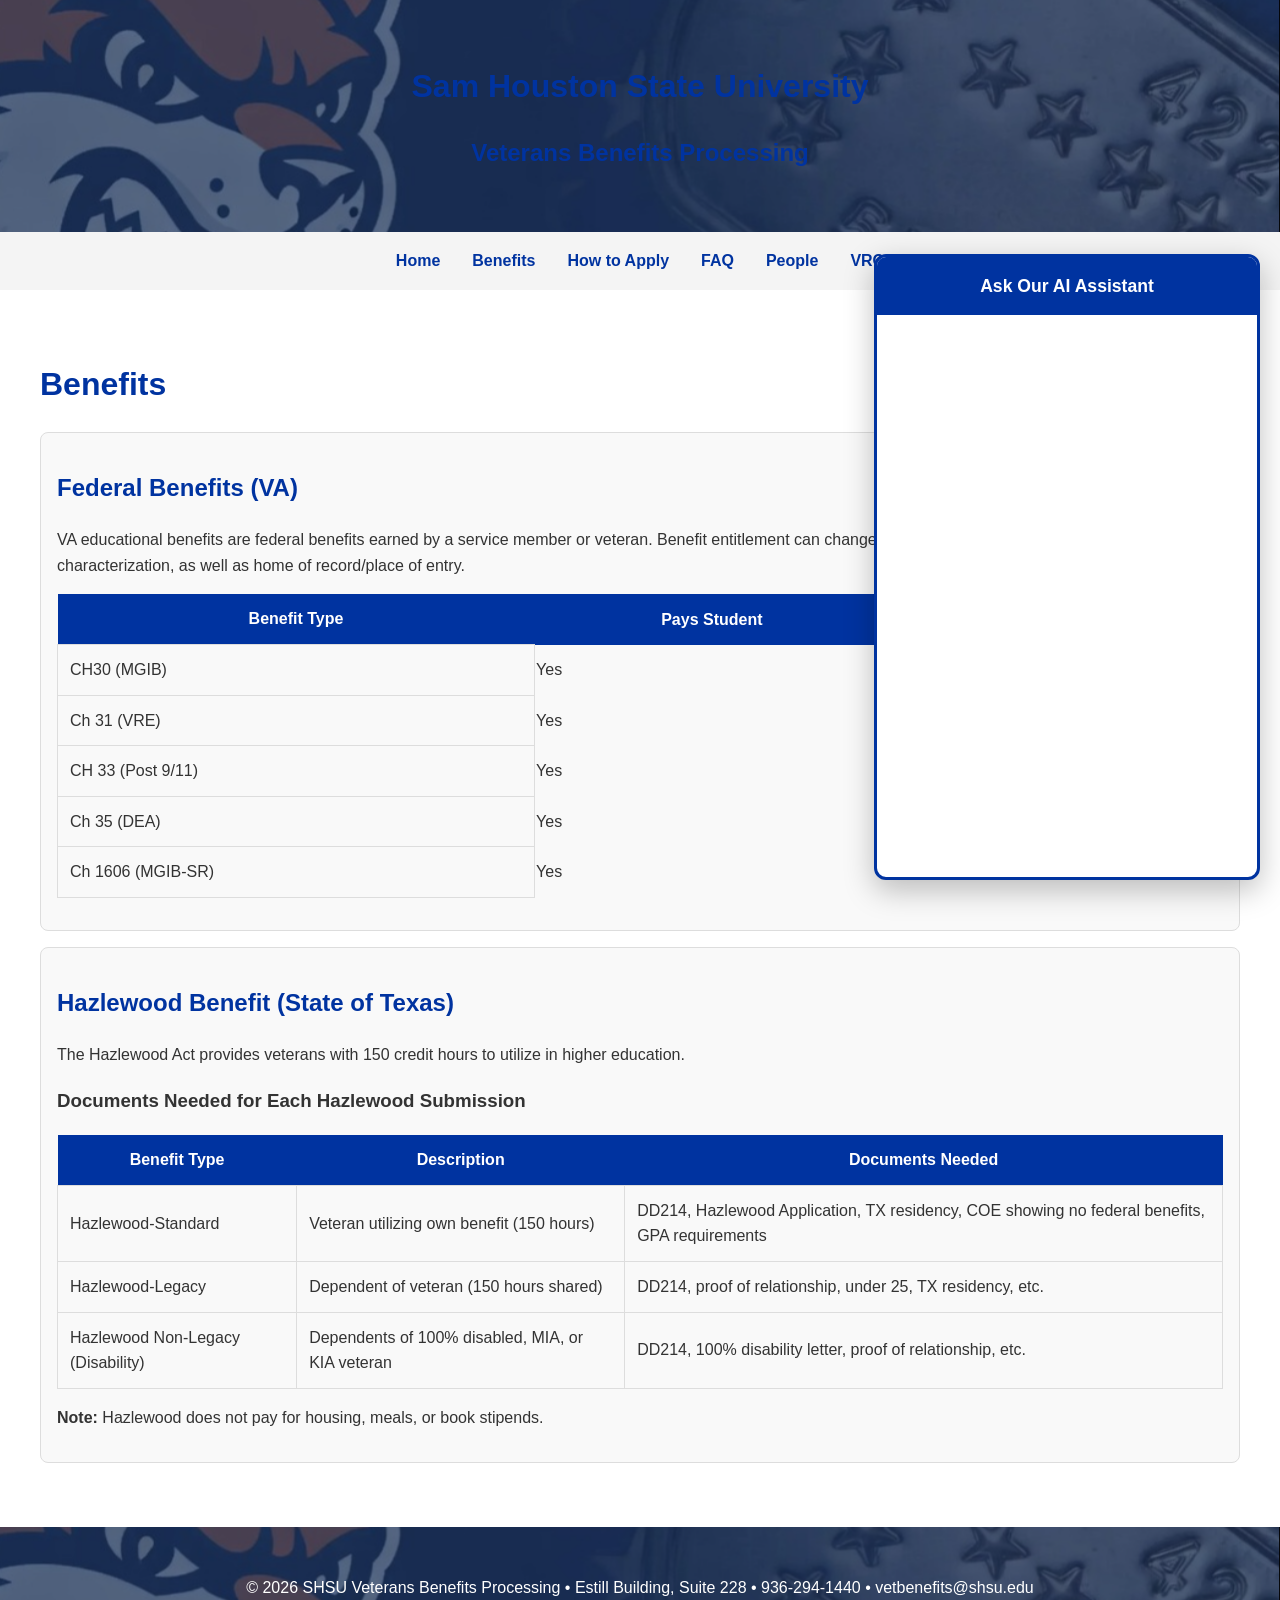
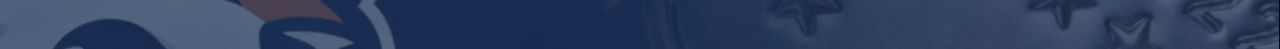
==== benefits.html @ 44441646 "a" ====
<!DOCTYPE html>
<html lang="en">
<head>
    <meta charset="UTF-8">
    <meta name="viewport" content="width=device-width, initial-scale=1.0">
    <title>Benefits - SHSU Veterans</title>
    <link rel="stylesheet" href="css/styles.css">
</head>
<body>
    <header>
        <h1>Sam Houston State University</h1>
        <h2>Veterans Benefits Processing</h2>
    </header>

    <nav>
        <ul>
            <li><a href="index.html">Home</a></li>
            <li><a href="benefits.html">Benefits</a></li>
            <li><a href="how-to-apply.html">How to Apply</a></li>
            <li><a href="faq.html">FAQ</a></li>
            <li><a href="people.html">People</a></li>
            <li><a href="vrc.html">VRC</a></li>
        </ul>
    </nav>

    <main>
        <h1>Benefits</h1>

        <div class="card">
            <h2>Federal Benefits (VA)</h2>
            <p>VA educational benefits are federal benefits earned by a service member or veteran. Benefit entitlement can change due to length of service, discharge characterization, as well as home of record/place of entry.</p>
            <table style="width:100%; border-collapse:collapse; margin:1rem 0;">
                <tr style="background:#0033A0; color:white;">
                    <th style="padding:12px;">Benefit Type</th>
                    <th style="padding:12px;">Pays Student</th>
                    <th style="padding:12px;">Pays Tuition</th>
                </tr>
                <tr><td style="padding:12px;border:1px solid #ddd;">CH30 (MGIB)</td><td>Yes</td><td>No</td></tr>
                <tr><td style="padding:12px;border:1px solid #ddd;">Ch 31 (VRE)</td><td>Yes</td><td>Yes</td></tr>
                <tr><td style="padding:12px;border:1px solid #ddd;">CH 33 (Post 9/11)</td><td>Yes</td><td>Yes</td></tr>
                <tr><td style="padding:12px;border:1px solid #ddd;">Ch 35 (DEA)</td><td>Yes</td><td>No</td></tr>
                <tr><td style="padding:12px;border:1px solid #ddd;">Ch 1606 (MGIB-SR)</td><td>Yes</td><td>No</td></tr>
            </table>
        </div>

        <div class="card">
            <h2>Hazlewood Benefit (State of Texas)</h2>
            <p>The Hazlewood Act provides veterans with 150 credit hours to utilize in higher education.</p>
            <h3>Documents Needed for Each Hazlewood Submission</h3>
            <table style="width:100%; border-collapse:collapse; margin:1rem 0;">
                <tr style="background:#0033A0; color:white;">
                    <th style="padding:12px;">Benefit Type</th>
                    <th style="padding:12px;">Description</th>
                    <th style="padding:12px;">Documents Needed</th>
                </tr>
                <tr>
                    <td style="padding:12px;border:1px solid #ddd;">Hazlewood-Standard</td>
                    <td style="padding:12px;border:1px solid #ddd;">Veteran utilizing own benefit (150 hours)</td>
                    <td style="padding:12px;border:1px solid #ddd;">DD214, Hazlewood Application, TX residency, COE showing no federal benefits, GPA requirements</td>
                </tr>
                <tr>
                    <td style="padding:12px;border:1px solid #ddd;">Hazlewood-Legacy</td>
                    <td style="padding:12px;border:1px solid #ddd;">Dependent of veteran (150 hours shared)</td>
                    <td style="padding:12px;border:1px solid #ddd;">DD214, proof of relationship, under 25, TX residency, etc.</td>
                </tr>
                <tr>
                    <td style="padding:12px;border:1px solid #ddd;">Hazlewood Non-Legacy (Disability)</td>
                    <td style="padding:12px;border:1px solid #ddd;">Dependents of 100% disabled, MIA, or KIA veteran</td>
                    <td style="padding:12px;border:1px solid #ddd;">DD214, 100% disability letter, proof of relationship, etc.</td>
                </tr>
            </table>
            <p><strong>Note:</strong> Hazlewood does not pay for housing, meals, or book stipends.</p>
        </div>

        <div class="chatbot-container">
            <h3>Ask Our AI Assistant</h3>
            <iframe 
                src="https://udify.app/chatbot/L1NCVn7dxlqOYDa3"
                allow="microphone">
            </iframe>
        </div>
    </main>

    <footer>
        <p>&copy; 2026 SHSU Veterans Benefits Processing • Estill Building, Suite 228 • 936-294-1440 • vetbenefits@shsu.edu</p>
    </footer>
</body>
</html>
---- css/styles.css ----
body {
    font-family: Arial, sans-serif;
    margin: 0;
    padding: 0;
    line-height: 1.6;
    color: #333;
}

header {
    background: url('../images/shsu.png');
    background-size: cover;
    background-position: center;
    color: white;
    padding: 2.5rem 1rem;
    text-align: center;
}
nav {
    background-color: #f4f4f4;
    padding: 1rem;
}

nav ul {
    list-style: none;
    display: flex;
    justify-content: center;
    gap: 2rem;
    margin: 0;
    padding: 0;
}

nav a {
    text-decoration: none;
    color: #0033A0;
    font-weight: bold;
}

main {
    max-width: 1200px;
    margin: 2rem auto;
    padding: 1rem;
}

h1, h2 {
    color: #0033A0;
}

.card {
    background-color: #f9f9f9;
    border: 1px solid #ddd;
    padding: 1rem;
    margin-bottom: 1rem;
    border-radius: 8px;
}

footer {
    background: url('../images/shsu.png');
    background-size: cover;
    background-position: center;
    color: white;
    text-align: center;
    padding: 2rem 1rem;
    margin-top: 2rem;
}

@media (max-width: 768px) {
    nav ul {
        flex-direction: column;
        gap: 1rem;
    }
}
/* Floating AI Chatbot - Right Side */
.chatbot-container {
    position: fixed;
    right: 20px;
    bottom: 20px;
    width: 380px;
    height: 620px;
    background: white;
    border-radius: 12px;
    box-shadow: 0 10px 30px rgba(0, 0, 0, 0.25);
    border: 3px solid #0033A0;
    overflow: hidden;
    z-index: 1000;
}

.chatbot-container h3 {
    background: #0033A0;
    color: white;
    margin: 0;
    padding: 15px;
    text-align: center;
    font-size: 1.1rem;
}

.chatbot-container iframe {
    width: 100%;
    height: calc(100% - 52px);
    border: none;
}
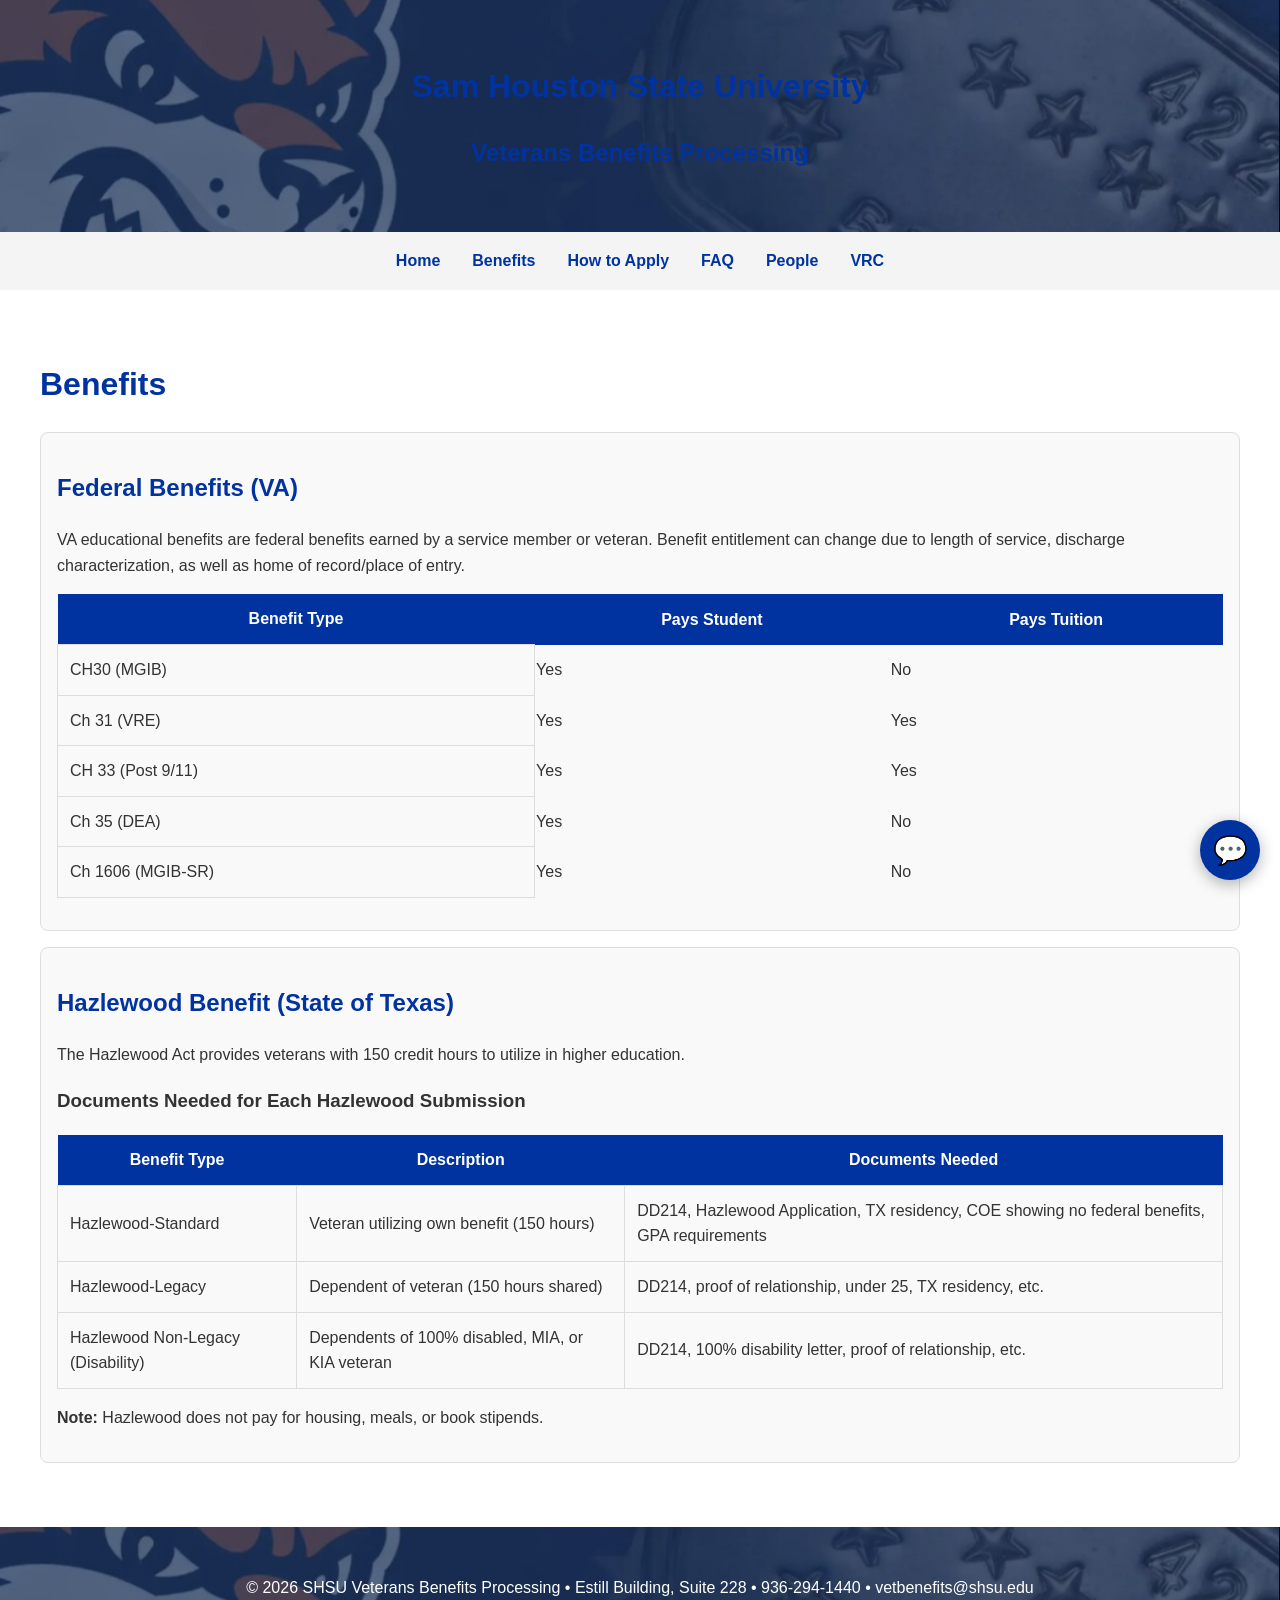
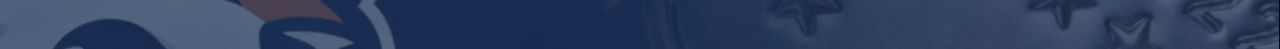
==== commit 66aa65d9: "a" ====
--- a/benefits.html
+++ b/benefits.html
@@ -72,13 +72,28 @@
             <p><strong>Note:</strong> Hazlewood does not pay for housing, meals, or book stipends.</p>
         </div>
 
-        <div class="chatbot-container">
-            <h3>Ask Our AI Assistant</h3>
+            <!-- Collapsible Floating AI Chatbot -->
+    <div class="chatbot-widget">
+        <button class="chatbot-button" onclick="toggleChat()">💬</button>
+        
+        <div class="chatbot-window" id="chatWindow">
+            <div class="chatbot-header">
+                <h3>Ask Our AI Assistant</h3>
+                <button class="close-btn" onclick="toggleChat()">×</button>
+            </div>
             <iframe 
                 src="https://udify.app/chatbot/L1NCVn7dxlqOYDa3"
                 allow="microphone">
             </iframe>
         </div>
+    </div>
+
+    <script>
+        function toggleChat() {
+            const chatWindow = document.getElementById('chatWindow');
+            chatWindow.style.display = (chatWindow.style.display === 'block') ? 'none' : 'block';
+        }
+    </script>
     </main>
 
     <footer>
--- a/css/styles.css
+++ b/css/styles.css
@@ -96,4 +96,76 @@
     width: 100%;
     height: calc(100% - 52px);
     border: none;
+}
+/* Collapsible Floating Chatbot */
+.chatbot-widget {
+    position: fixed;
+    right: 20px;
+    bottom: 20px;
+    z-index: 1000;
+    font-family: Arial, sans-serif;
+}
+
+.chatbot-button {
+    width: 60px;
+    height: 60px;
+    background: #0033A0;
+    color: white;
+    border: none;
+    border-radius: 50%;
+    font-size: 28px;
+    cursor: pointer;
+    box-shadow: 0 4px 15px rgba(0, 0, 0, 0.3);
+    display: flex;
+    align-items: center;
+    justify-content: center;
+    transition: all 0.3s;
+}
+
+.chatbot-button:hover {
+    background: #FE5100;
+    transform: scale(1.1);
+}
+
+.chatbot-window {
+    display: none;
+    position: fixed;
+    right: 20px;
+    bottom: 90px;
+    width: 380px;
+    height: 620px;
+    background: white;
+    border-radius: 12px;
+    box-shadow: 0 10px 30px rgba(0, 0, 0, 0.25);
+    border: 3px solid #0033A0;
+    overflow: hidden;
+    z-index: 1001;
+}
+
+.chatbot-header {
+    background: #0033A0;
+    color: white;
+    padding: 15px;
+    display: flex;
+    justify-content: space-between;
+    align-items: center;
+}
+
+.chatbot-header h3 {
+    margin: 0;
+    font-size: 1.1rem;
+}
+
+.close-btn {
+    background: none;
+    border: none;
+    color: white;
+    font-size: 24px;
+    cursor: pointer;
+}
+
+.chatbot-window iframe {
+    width: 100%;
+    height: calc(100% - 52px);
+    border: none;
 }
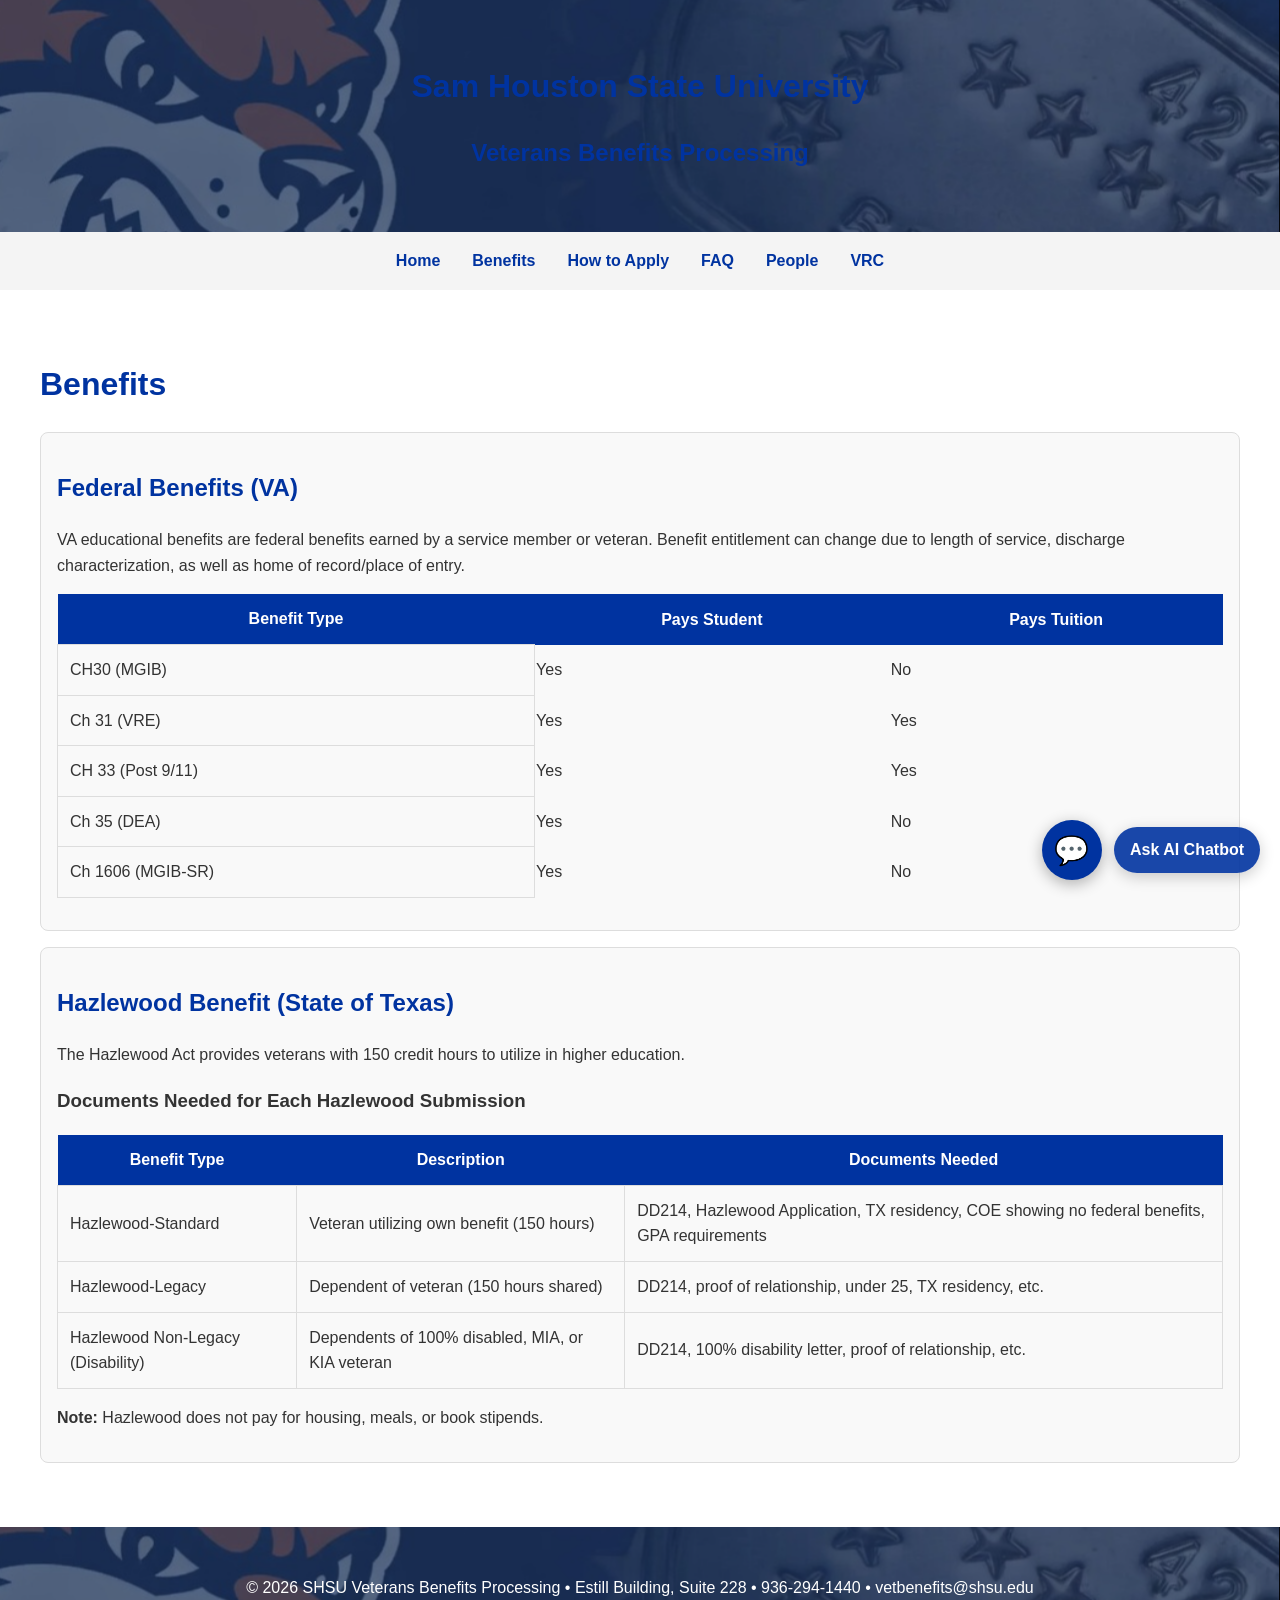
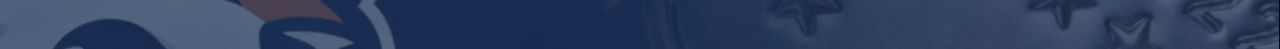
==== commit 0821a065: "s" ====
--- a/benefits.html
+++ b/benefits.html
@@ -72,9 +72,12 @@
             <p><strong>Note:</strong> Hazlewood does not pay for housing, meals, or book stipends.</p>
         </div>
 
-            <!-- Collapsible Floating AI Chatbot -->
+       <!-- Collapsible Floating AI Chatbot -->
     <div class="chatbot-widget">
-        <button class="chatbot-button" onclick="toggleChat()">💬</button>
+        <div class="chatbot-button-container">
+            <button class="chatbot-button" onclick="toggleChat()">💬</button>
+            <div class="chatbot-label">Ask AI Chatbot</div>
+        </div>
         
         <div class="chatbot-window" id="chatWindow">
             <div class="chatbot-header">
@@ -94,6 +97,7 @@
             chatWindow.style.display = (chatWindow.style.display === 'block') ? 'none' : 'block';
         }
     </script>
+
     </main>
 
     <footer>
--- a/css/styles.css
+++ b/css/styles.css
@@ -97,13 +97,19 @@
     height: calc(100% - 52px);
     border: none;
 }
-/* Collapsible Floating Chatbot */
+/* Collapsible Floating AI Chatbot */
 .chatbot-widget {
     position: fixed;
     right: 20px;
     bottom: 20px;
     z-index: 1000;
     font-family: Arial, sans-serif;
+}
+
+.chatbot-button-container {
+    display: flex;
+    align-items: center;
+    gap: 12px;
 }
 
 .chatbot-button {
@@ -125,6 +131,16 @@
 .chatbot-button:hover {
     background: #FE5100;
     transform: scale(1.1);
+}
+
+.chatbot-label {
+    background: rgba(0, 51, 160, 0.9);
+    color: white;
+    padding: 10px 16px;
+    border-radius: 25px;
+    font-weight: bold;
+    white-space: nowrap;
+    box-shadow: 0 4px 15px rgba(0, 0, 0, 0.2);
 }
 
 .chatbot-window {
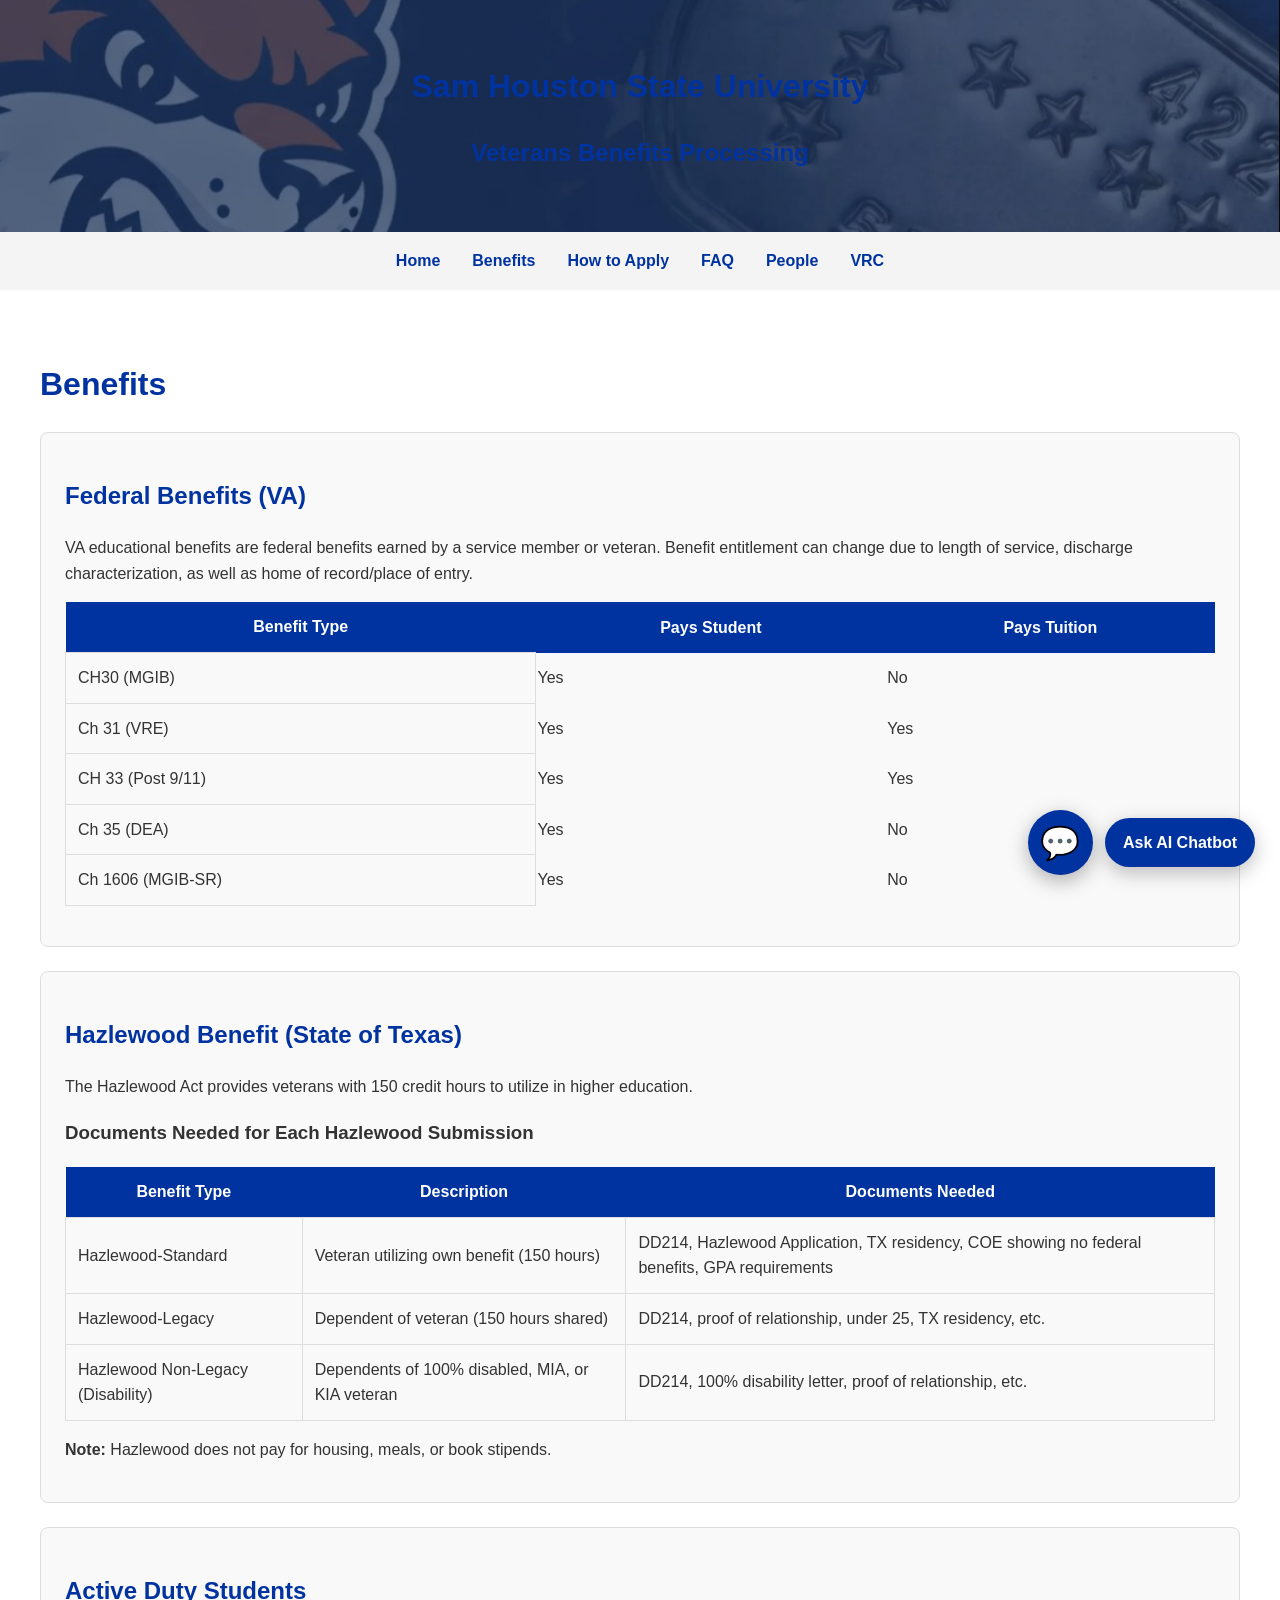
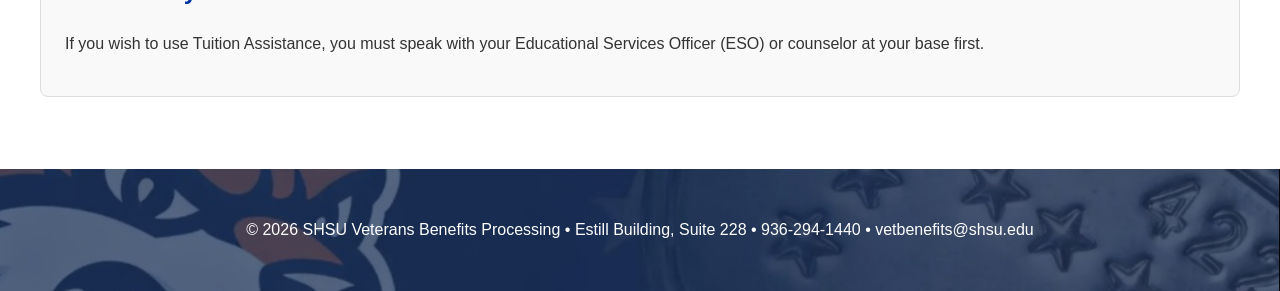
==== commit 9f9eeae5: "a" ====
--- a/benefits.html
+++ b/benefits.html
@@ -72,7 +72,17 @@
             <p><strong>Note:</strong> Hazlewood does not pay for housing, meals, or book stipends.</p>
         </div>
 
-       <!-- Collapsible Floating AI Chatbot -->
+        <div class="card">
+            <h2>Active Duty Students</h2>
+            <p>If you wish to use Tuition Assistance, you must speak with your Educational Services Officer (ESO) or counselor at your base first.</p>
+        </div>
+    </main>
+
+    <footer>
+        <p>&copy; 2026 SHSU Veterans Benefits Processing • Estill Building, Suite 228 • 936-294-1440 • vetbenefits@shsu.edu</p>
+    </footer>
+
+    <!-- Floating Collapsible AI Chatbot -->
     <div class="chatbot-widget">
         <div class="chatbot-button-container">
             <button class="chatbot-button" onclick="toggleChat()">💬</button>
@@ -97,11 +107,5 @@
             chatWindow.style.display = (chatWindow.style.display === 'block') ? 'none' : 'block';
         }
     </script>
-
-    </main>
-
-    <footer>
-        <p>&copy; 2026 SHSU Veterans Benefits Processing • Estill Building, Suite 228 • 936-294-1440 • vetbenefits@shsu.edu</p>
-    </footer>
 </body>
 </html>
--- a/css/styles.css
+++ b/css/styles.css
@@ -1,3 +1,4 @@
+/* Main Styles */
 body {
     font-family: Arial, sans-serif;
     margin: 0;
@@ -14,6 +15,7 @@
     padding: 2.5rem 1rem;
     text-align: center;
 }
+
 nav {
     background-color: #f4f4f4;
     padding: 1rem;
@@ -26,6 +28,7 @@
     gap: 2rem;
     margin: 0;
     padding: 0;
+    flex-wrap: wrap;
 }
 
 nav a {
@@ -47,8 +50,8 @@
 .card {
     background-color: #f9f9f9;
     border: 1px solid #ddd;
-    padding: 1rem;
-    margin-bottom: 1rem;
+    padding: 1.5rem;
+    margin-bottom: 1.5rem;
     border-radius: 8px;
 }
 
@@ -62,47 +65,22 @@
     margin-top: 2rem;
 }
 
+/* Responsive Design */
 @media (max-width: 768px) {
     nav ul {
         flex-direction: column;
         gap: 1rem;
     }
 }
-/* Floating AI Chatbot - Right Side */
-.chatbot-container {
-    position: fixed;
-    right: 20px;
-    bottom: 20px;
-    width: 380px;
-    height: 620px;
-    background: white;
-    border-radius: 12px;
-    box-shadow: 0 10px 30px rgba(0, 0, 0, 0.25);
-    border: 3px solid #0033A0;
-    overflow: hidden;
-    z-index: 1000;
-}
 
-.chatbot-container h3 {
-    background: #0033A0;
-    color: white;
-    margin: 0;
-    padding: 15px;
-    text-align: center;
-    font-size: 1.1rem;
-}
-
-.chatbot-container iframe {
-    width: 100%;
-    height: calc(100% - 52px);
-    border: none;
-}
+/* ====================== */
 /* Collapsible Floating AI Chatbot */
+/* ====================== */
 .chatbot-widget {
     position: fixed;
-    right: 20px;
-    bottom: 20px;
-    z-index: 1000;
+    right: 25px;
+    bottom: 25px;
+    z-index: 9999;
     font-family: Arial, sans-serif;
 }
 
@@ -113,49 +91,50 @@
 }
 
 .chatbot-button {
-    width: 60px;
-    height: 60px;
+    width: 65px;
+    height: 65px;
     background: #0033A0;
     color: white;
     border: none;
     border-radius: 50%;
-    font-size: 28px;
+    font-size: 32px;
     cursor: pointer;
-    box-shadow: 0 4px 15px rgba(0, 0, 0, 0.3);
+    box-shadow: 0 6px 20px rgba(0, 0, 0, 0.3);
     display: flex;
     align-items: center;
     justify-content: center;
-    transition: all 0.3s;
+    transition: all 0.3s ease;
 }
 
 .chatbot-button:hover {
     background: #FE5100;
-    transform: scale(1.1);
+    transform: scale(1.08);
 }
 
 .chatbot-label {
-    background: rgba(0, 51, 160, 0.9);
+    background: #0033A0;
     color: white;
-    padding: 10px 16px;
-    border-radius: 25px;
+    padding: 12px 18px;
+    border-radius: 30px;
     font-weight: bold;
     white-space: nowrap;
-    box-shadow: 0 4px 15px rgba(0, 0, 0, 0.2);
+    box-shadow: 0 6px 20px rgba(0, 0, 0, 0.25);
+    font-size: 1rem;
 }
 
 .chatbot-window {
     display: none;
     position: fixed;
-    right: 20px;
-    bottom: 90px;
+    right: 25px;
+    bottom: 110px;
     width: 380px;
     height: 620px;
     background: white;
     border-radius: 12px;
-    box-shadow: 0 10px 30px rgba(0, 0, 0, 0.25);
+    box-shadow: 0 15px 40px rgba(0, 0, 0, 0.3);
     border: 3px solid #0033A0;
     overflow: hidden;
-    z-index: 1001;
+    z-index: 10000;
 }
 
 .chatbot-header {
@@ -169,15 +148,16 @@
 
 .chatbot-header h3 {
     margin: 0;
-    font-size: 1.1rem;
+    font-size: 1.15rem;
 }
 
 .close-btn {
     background: none;
     border: none;
     color: white;
-    font-size: 24px;
+    font-size: 28px;
     cursor: pointer;
+    line-height: 1;
 }
 
 .chatbot-window iframe {
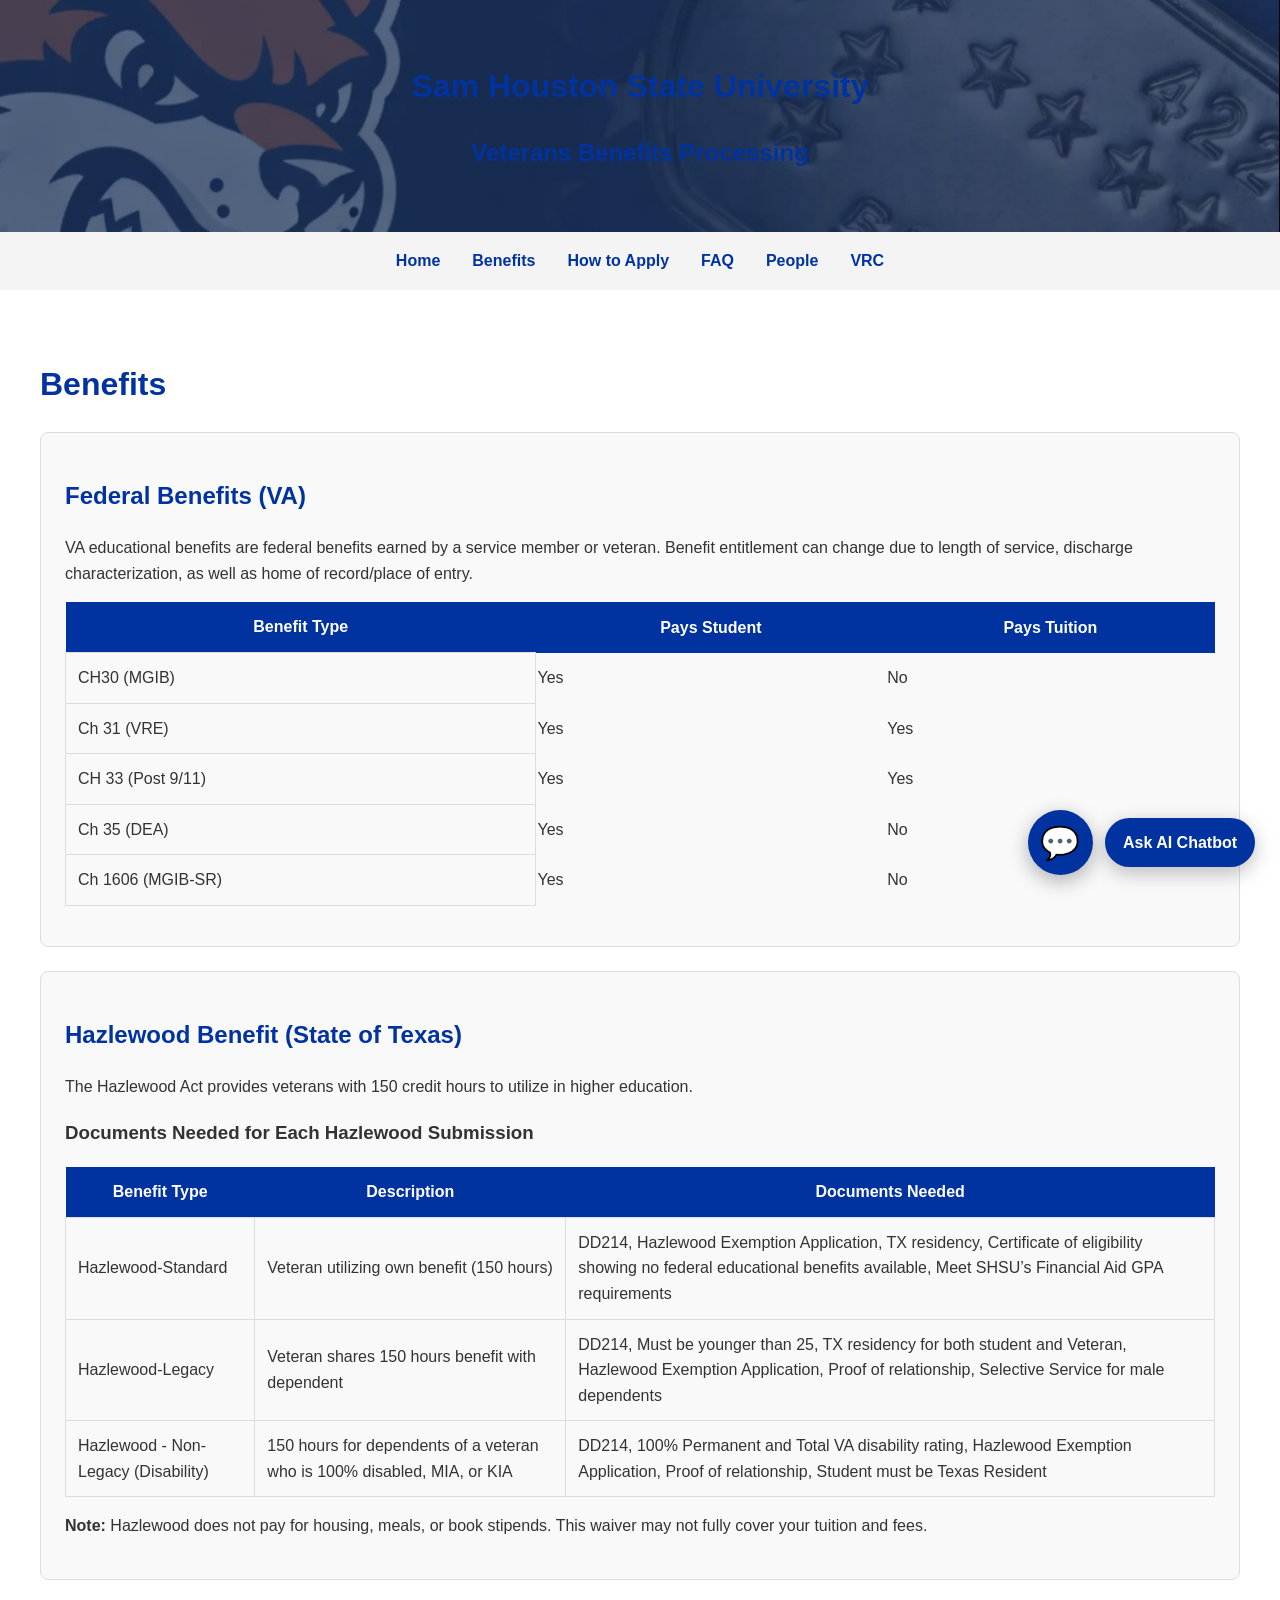
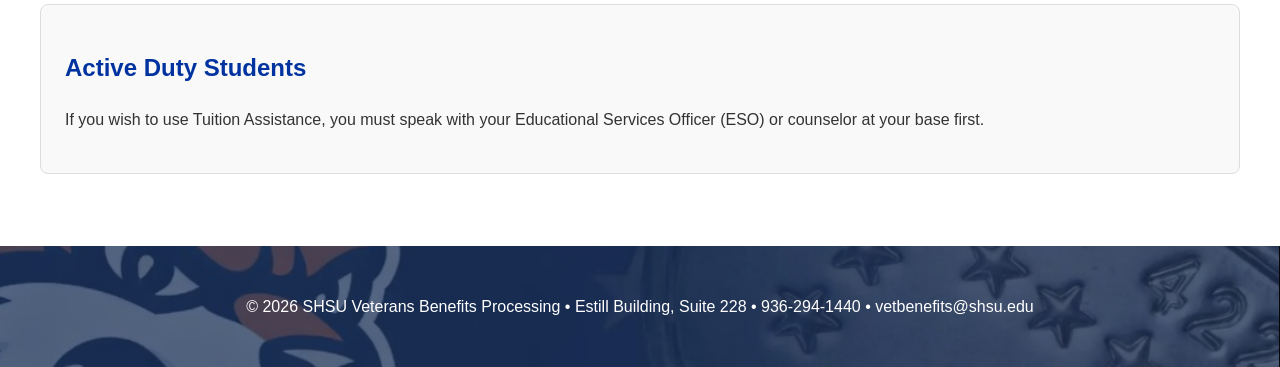
==== commit f5e1e23f: "a" ====
--- a/benefits.html
+++ b/benefits.html
@@ -56,20 +56,20 @@
                 <tr>
                     <td style="padding:12px;border:1px solid #ddd;">Hazlewood-Standard</td>
                     <td style="padding:12px;border:1px solid #ddd;">Veteran utilizing own benefit (150 hours)</td>
-                    <td style="padding:12px;border:1px solid #ddd;">DD214, Hazlewood Application, TX residency, COE showing no federal benefits, GPA requirements</td>
+                    <td style="padding:12px;border:1px solid #ddd;">DD214, Hazlewood Exemption Application, TX residency, Certificate of eligibility showing no federal educational benefits available, Meet SHSU’s Financial Aid GPA requirements</td>
                 </tr>
                 <tr>
                     <td style="padding:12px;border:1px solid #ddd;">Hazlewood-Legacy</td>
-                    <td style="padding:12px;border:1px solid #ddd;">Dependent of veteran (150 hours shared)</td>
-                    <td style="padding:12px;border:1px solid #ddd;">DD214, proof of relationship, under 25, TX residency, etc.</td>
+                    <td style="padding:12px;border:1px solid #ddd;">Veteran shares 150 hours benefit with dependent</td>
+                    <td style="padding:12px;border:1px solid #ddd;">DD214, Must be younger than 25, TX residency for both student and Veteran, Hazlewood Exemption Application, Proof of relationship, Selective Service for male dependents</td>
                 </tr>
                 <tr>
-                    <td style="padding:12px;border:1px solid #ddd;">Hazlewood Non-Legacy (Disability)</td>
-                    <td style="padding:12px;border:1px solid #ddd;">Dependents of 100% disabled, MIA, or KIA veteran</td>
-                    <td style="padding:12px;border:1px solid #ddd;">DD214, 100% disability letter, proof of relationship, etc.</td>
+                    <td style="padding:12px;border:1px solid #ddd;">Hazlewood - Non-Legacy (Disability)</td>
+                    <td style="padding:12px;border:1px solid #ddd;">150 hours for dependents of a veteran who is 100% disabled, MIA, or KIA</td>
+                    <td style="padding:12px;border:1px solid #ddd;">DD214, 100% Permanent and Total VA disability rating, Hazlewood Exemption Application, Proof of relationship, Student must be Texas Resident</td>
                 </tr>
             </table>
-            <p><strong>Note:</strong> Hazlewood does not pay for housing, meals, or book stipends.</p>
+            <p><strong>Note:</strong> Hazlewood does not pay for housing, meals, or book stipends. This waiver may not fully cover your tuition and fees.</p>
         </div>
 
         <div class="card">
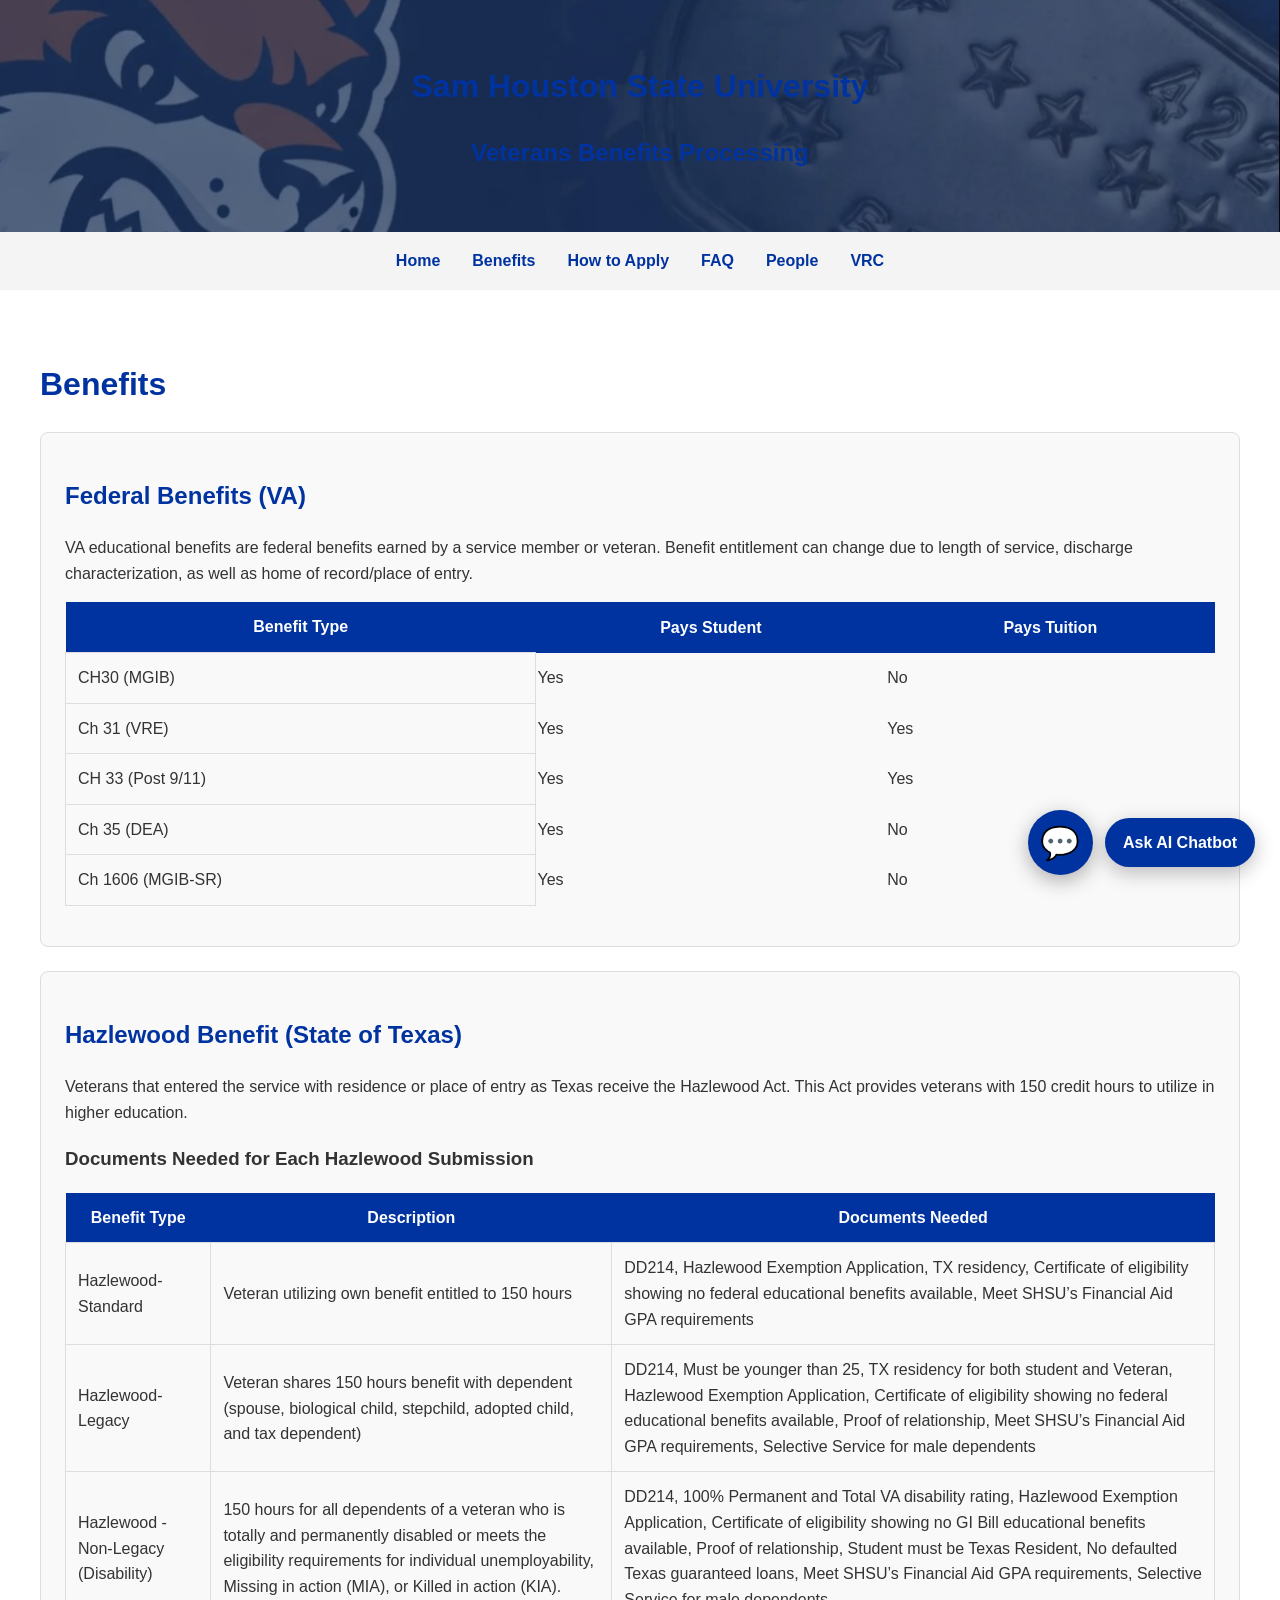
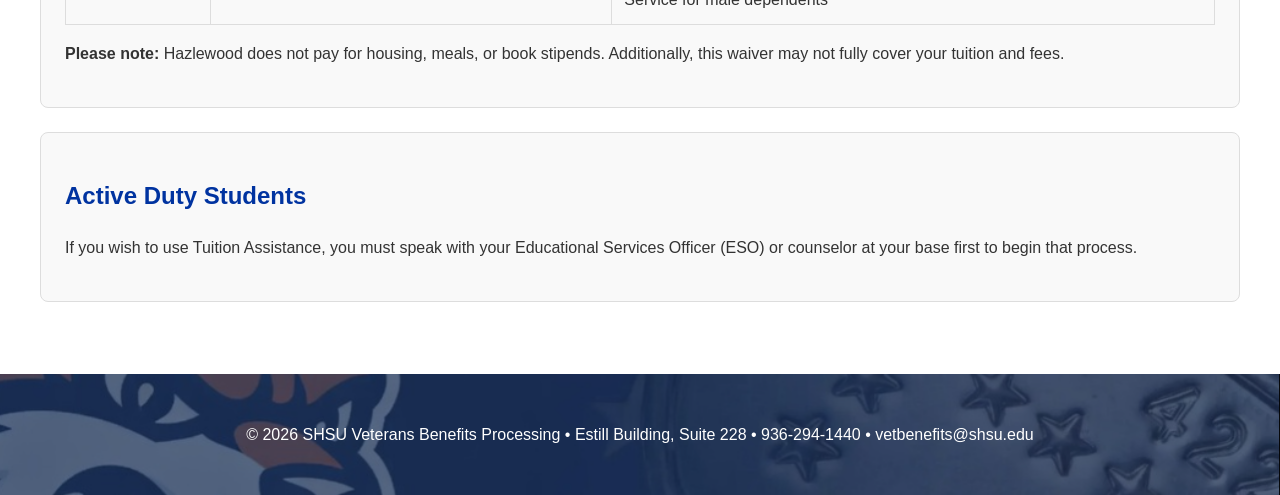
==== commit 522029d8: "A" ====
--- a/benefits.html
+++ b/benefits.html
@@ -45,7 +45,7 @@
 
         <div class="card">
             <h2>Hazlewood Benefit (State of Texas)</h2>
-            <p>The Hazlewood Act provides veterans with 150 credit hours to utilize in higher education.</p>
+            <p>Veterans that entered the service with residence or place of entry as Texas receive the Hazlewood Act. This Act provides veterans with 150 credit hours to utilize in higher education.</p>
             <h3>Documents Needed for Each Hazlewood Submission</h3>
             <table style="width:100%; border-collapse:collapse; margin:1rem 0;">
                 <tr style="background:#0033A0; color:white;">
@@ -55,26 +55,26 @@
                 </tr>
                 <tr>
                     <td style="padding:12px;border:1px solid #ddd;">Hazlewood-Standard</td>
-                    <td style="padding:12px;border:1px solid #ddd;">Veteran utilizing own benefit (150 hours)</td>
+                    <td style="padding:12px;border:1px solid #ddd;">Veteran utilizing own benefit entitled to 150 hours</td>
                     <td style="padding:12px;border:1px solid #ddd;">DD214, Hazlewood Exemption Application, TX residency, Certificate of eligibility showing no federal educational benefits available, Meet SHSU’s Financial Aid GPA requirements</td>
                 </tr>
                 <tr>
                     <td style="padding:12px;border:1px solid #ddd;">Hazlewood-Legacy</td>
-                    <td style="padding:12px;border:1px solid #ddd;">Veteran shares 150 hours benefit with dependent</td>
-                    <td style="padding:12px;border:1px solid #ddd;">DD214, Must be younger than 25, TX residency for both student and Veteran, Hazlewood Exemption Application, Proof of relationship, Selective Service for male dependents</td>
+                    <td style="padding:12px;border:1px solid #ddd;">Veteran shares 150 hours benefit with dependent (spouse, biological child, stepchild, adopted child, and tax dependent)</td>
+                    <td style="padding:12px;border:1px solid #ddd;">DD214, Must be younger than 25, TX residency for both student and Veteran, Hazlewood Exemption Application, Certificate of eligibility showing no federal educational benefits available, Proof of relationship, Meet SHSU’s Financial Aid GPA requirements, Selective Service for male dependents</td>
                 </tr>
                 <tr>
                     <td style="padding:12px;border:1px solid #ddd;">Hazlewood - Non-Legacy (Disability)</td>
-                    <td style="padding:12px;border:1px solid #ddd;">150 hours for dependents of a veteran who is 100% disabled, MIA, or KIA</td>
-                    <td style="padding:12px;border:1px solid #ddd;">DD214, 100% Permanent and Total VA disability rating, Hazlewood Exemption Application, Proof of relationship, Student must be Texas Resident</td>
+                    <td style="padding:12px;border:1px solid #ddd;">150 hours for all dependents of a veteran who is totally and permanently disabled or meets the eligibility requirements for individual unemployability, Missing in action (MIA), or Killed in action (KIA).</td>
+                    <td style="padding:12px;border:1px solid #ddd;">DD214, 100% Permanent and Total VA disability rating, Hazlewood Exemption Application, Certificate of eligibility showing no GI Bill educational benefits available, Proof of relationship, Student must be Texas Resident, No defaulted Texas guaranteed loans, Meet SHSU’s Financial Aid GPA requirements, Selective Service for male dependents</td>
                 </tr>
             </table>
-            <p><strong>Note:</strong> Hazlewood does not pay for housing, meals, or book stipends. This waiver may not fully cover your tuition and fees.</p>
+            <p><strong>Please note:</strong> Hazlewood does not pay for housing, meals, or book stipends. Additionally, this waiver may not fully cover your tuition and fees.</p>
         </div>
 
         <div class="card">
             <h2>Active Duty Students</h2>
-            <p>If you wish to use Tuition Assistance, you must speak with your Educational Services Officer (ESO) or counselor at your base first.</p>
+            <p>If you wish to use Tuition Assistance, you must speak with your Educational Services Officer (ESO) or counselor at your base first to begin that process.</p>
         </div>
     </main>
 
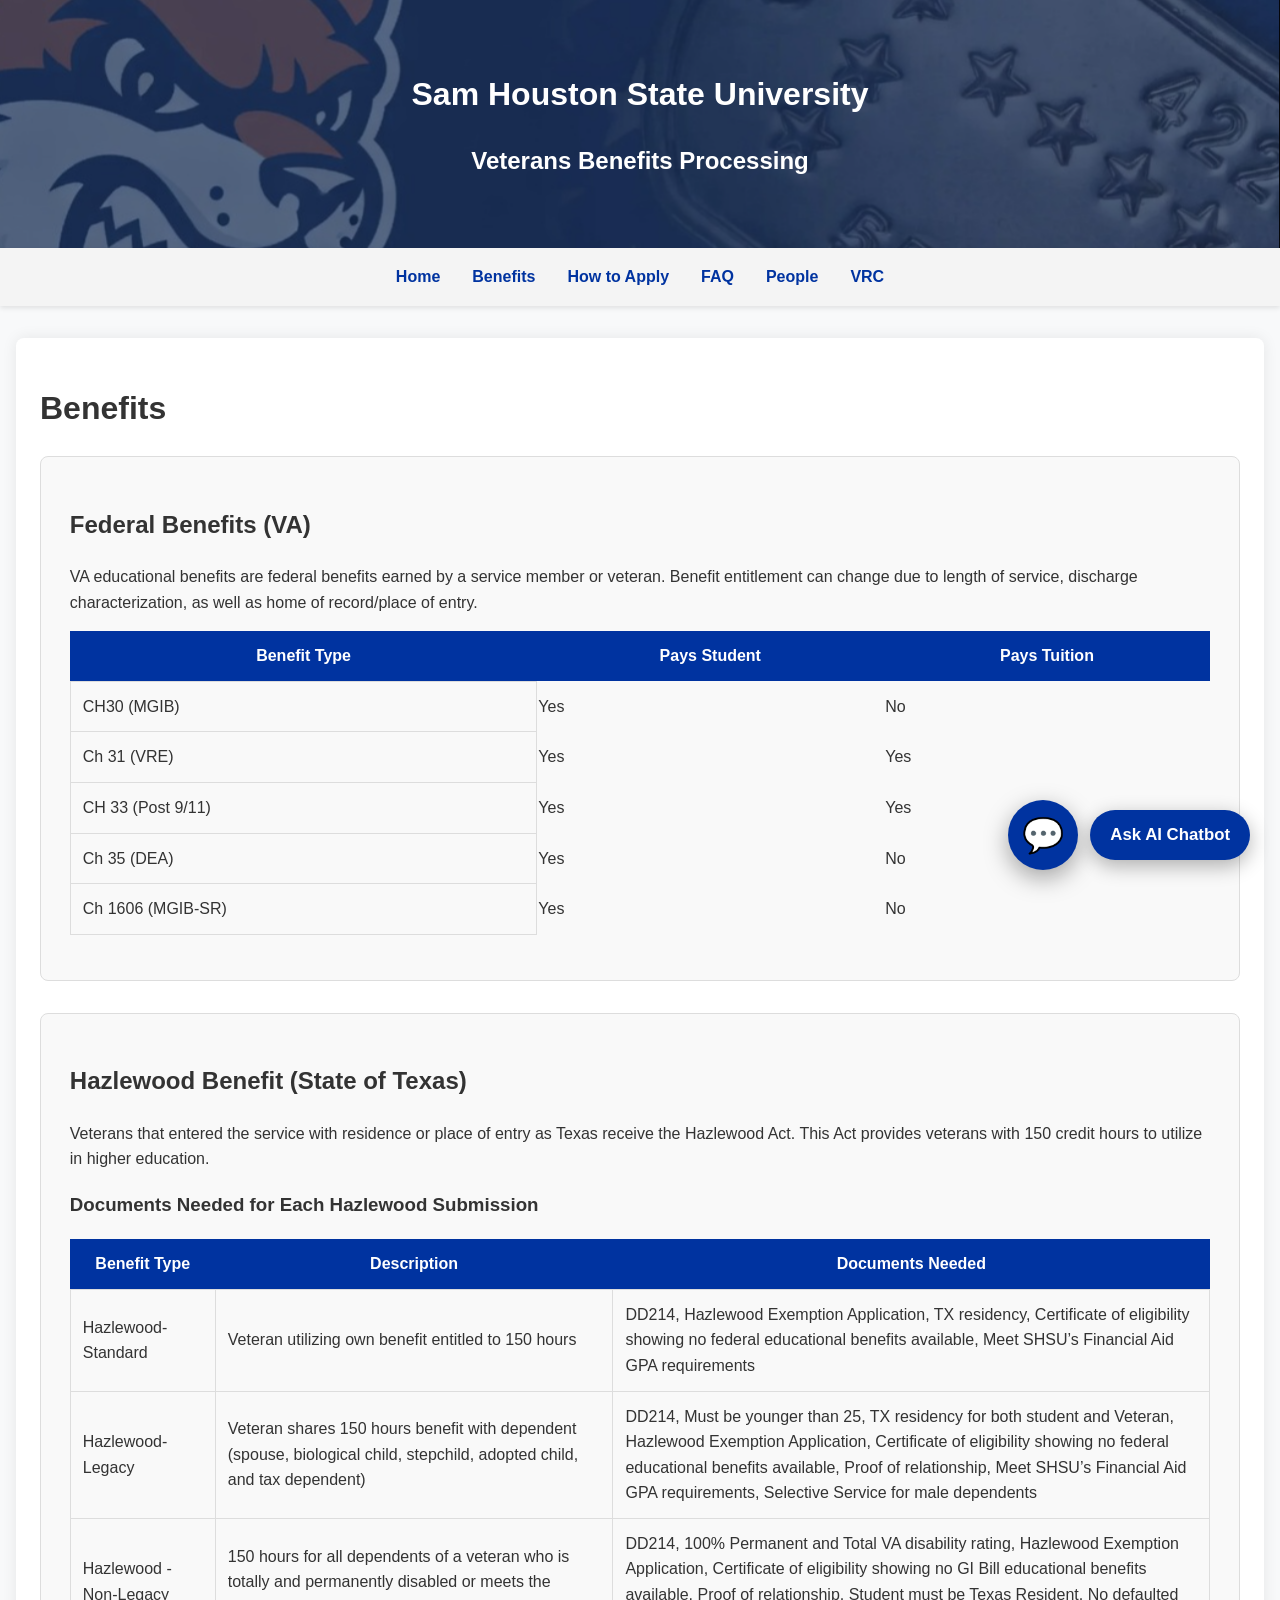
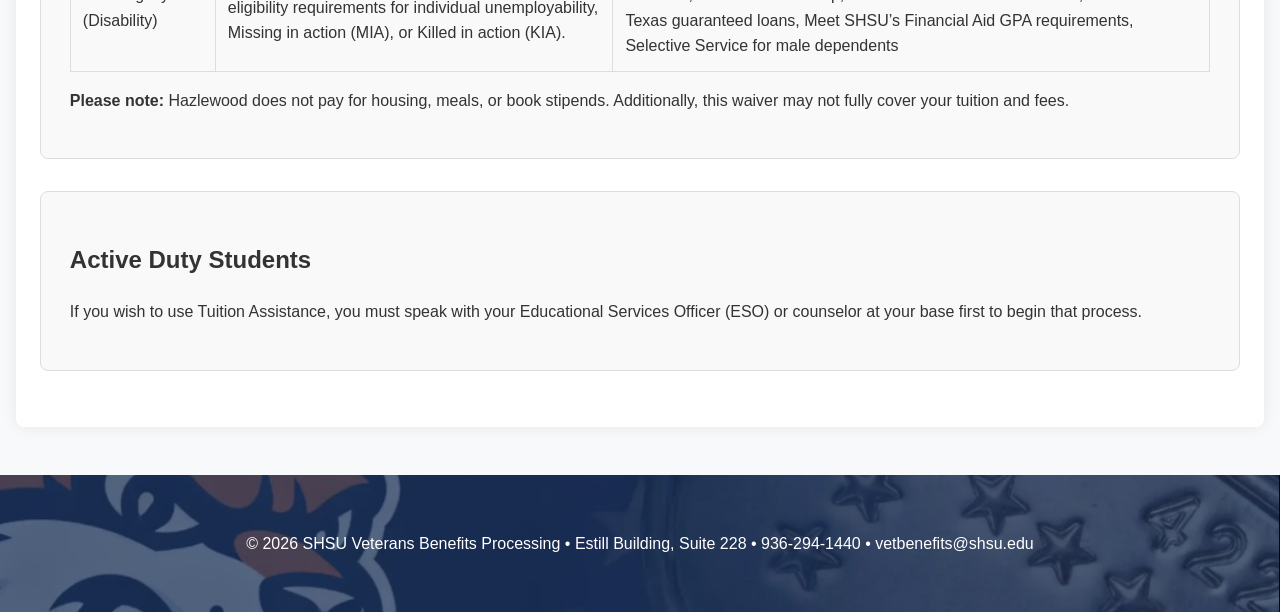
==== commit 72bc54e6: "h" ====
--- a/benefits.html
+++ b/benefits.html
@@ -82,7 +82,7 @@
         <p>&copy; 2026 SHSU Veterans Benefits Processing • Estill Building, Suite 228 • 936-294-1440 • vetbenefits@shsu.edu</p>
     </footer>
 
-    <!-- Floating Collapsible AI Chatbot -->
+        <!-- Floating Collapsible AI Chatbot -->
     <div class="chatbot-widget">
         <div class="chatbot-button-container">
             <button class="chatbot-button" onclick="toggleChat()">💬</button>
@@ -91,7 +91,7 @@
         
         <div class="chatbot-window" id="chatWindow">
             <div class="chatbot-header">
-                <h3>Ask Our AI Assistant</h3>
+                <h3>SHSU Veterans AI Assistant</h3>
                 <button class="close-btn" onclick="toggleChat()">×</button>
             </div>
             <iframe 
@@ -104,7 +104,11 @@
     <script>
         function toggleChat() {
             const chatWindow = document.getElementById('chatWindow');
-            chatWindow.style.display = (chatWindow.style.display === 'block') ? 'none' : 'block';
+            if (chatWindow.style.display === 'block') {
+                chatWindow.style.display = 'none';
+            } else {
+                chatWindow.style.display = 'block';
+            }
         }
     </script>
 </body>
--- a/css/styles.css
+++ b/css/styles.css
@@ -5,6 +5,7 @@
     padding: 0;
     line-height: 1.6;
     color: #333;
+    background-color: #f8f9fa;
 }
 
 header {
@@ -12,13 +13,14 @@
     background-size: cover;
     background-position: center;
     color: white;
-    padding: 2.5rem 1rem;
+    padding: 3rem 1rem;
     text-align: center;
 }
 
 nav {
     background-color: #f4f4f4;
     padding: 1rem;
+    box-shadow: 0 2px 5px rgba(0,0,0,0.1);
 }
 
 nav ul {
@@ -40,18 +42,18 @@
 main {
     max-width: 1200px;
     margin: 2rem auto;
-    padding: 1rem;
-}
-
-h1, h2 {
-    color: #0033A0;
+    padding: 1.5rem;
+    background: white;
+    box-shadow: 0 0 15px rgba(0,0,0,0.08);
+    border-radius: 8px;
+    min-height: 70vh;
 }
 
 .card {
     background-color: #f9f9f9;
     border: 1px solid #ddd;
-    padding: 1.5rem;
-    margin-bottom: 1.5rem;
+    padding: 1.8rem;
+    margin-bottom: 2rem;
     border-radius: 8px;
 }
 
@@ -61,25 +63,17 @@
     background-position: center;
     color: white;
     text-align: center;
-    padding: 2rem 1rem;
-    margin-top: 2rem;
-}
-
-/* Responsive Design */
-@media (max-width: 768px) {
-    nav ul {
-        flex-direction: column;
-        gap: 1rem;
-    }
+    padding: 2.5rem 1rem;
+    margin-top: 3rem;
 }
 
 /* ====================== */
-/* Collapsible Floating AI Chatbot */
+/* FLOATING CHATBOT - FIXED POSITION */
 /* ====================== */
 .chatbot-widget {
     position: fixed;
-    right: 25px;
-    bottom: 25px;
+    bottom: 30px;
+    right: 30px;
     z-index: 9999;
     font-family: Arial, sans-serif;
 }
@@ -91,15 +85,15 @@
 }
 
 .chatbot-button {
-    width: 65px;
-    height: 65px;
+    width: 70px;
+    height: 70px;
     background: #0033A0;
     color: white;
     border: none;
     border-radius: 50%;
-    font-size: 32px;
+    font-size: 34px;
     cursor: pointer;
-    box-shadow: 0 6px 20px rgba(0, 0, 0, 0.3);
+    box-shadow: 0 8px 25px rgba(0, 0, 0, 0.35);
     display: flex;
     align-items: center;
     justify-content: center;
@@ -108,30 +102,30 @@
 
 .chatbot-button:hover {
     background: #FE5100;
-    transform: scale(1.08);
+    transform: scale(1.1);
 }
 
 .chatbot-label {
     background: #0033A0;
     color: white;
-    padding: 12px 18px;
+    padding: 12px 20px;
     border-radius: 30px;
     font-weight: bold;
     white-space: nowrap;
-    box-shadow: 0 6px 20px rgba(0, 0, 0, 0.25);
-    font-size: 1rem;
+    box-shadow: 0 6px 20px rgba(0, 0, 0, 0.3);
+    font-size: 1.05rem;
 }
 
 .chatbot-window {
     display: none;
     position: fixed;
-    right: 25px;
-    bottom: 110px;
+    bottom: 120px;
+    right: 30px;
     width: 380px;
     height: 620px;
     background: white;
     border-radius: 12px;
-    box-shadow: 0 15px 40px rgba(0, 0, 0, 0.3);
+    box-shadow: 0 15px 50px rgba(0, 0, 0, 0.4);
     border: 3px solid #0033A0;
     overflow: hidden;
     z-index: 10000;
@@ -140,28 +134,36 @@
 .chatbot-header {
     background: #0033A0;
     color: white;
-    padding: 15px;
+    padding: 15px 20px;
     display: flex;
     justify-content: space-between;
     align-items: center;
-}
-
-.chatbot-header h3 {
-    margin: 0;
-    font-size: 1.15rem;
 }
 
 .close-btn {
     background: none;
     border: none;
     color: white;
-    font-size: 28px;
+    font-size: 32px;
     cursor: pointer;
     line-height: 1;
 }
 
 .chatbot-window iframe {
     width: 100%;
-    height: calc(100% - 52px);
+    height: calc(100% - 55px);
     border: none;
+}
+
+/* Responsive */
+@media (max-width: 768px) {
+    .chatbot-window {
+        width: 92vw;
+        height: 65vh;
+        right: 4vw;
+    }
+    nav ul {
+        flex-direction: column;
+        gap: 1rem;
+    }
 }
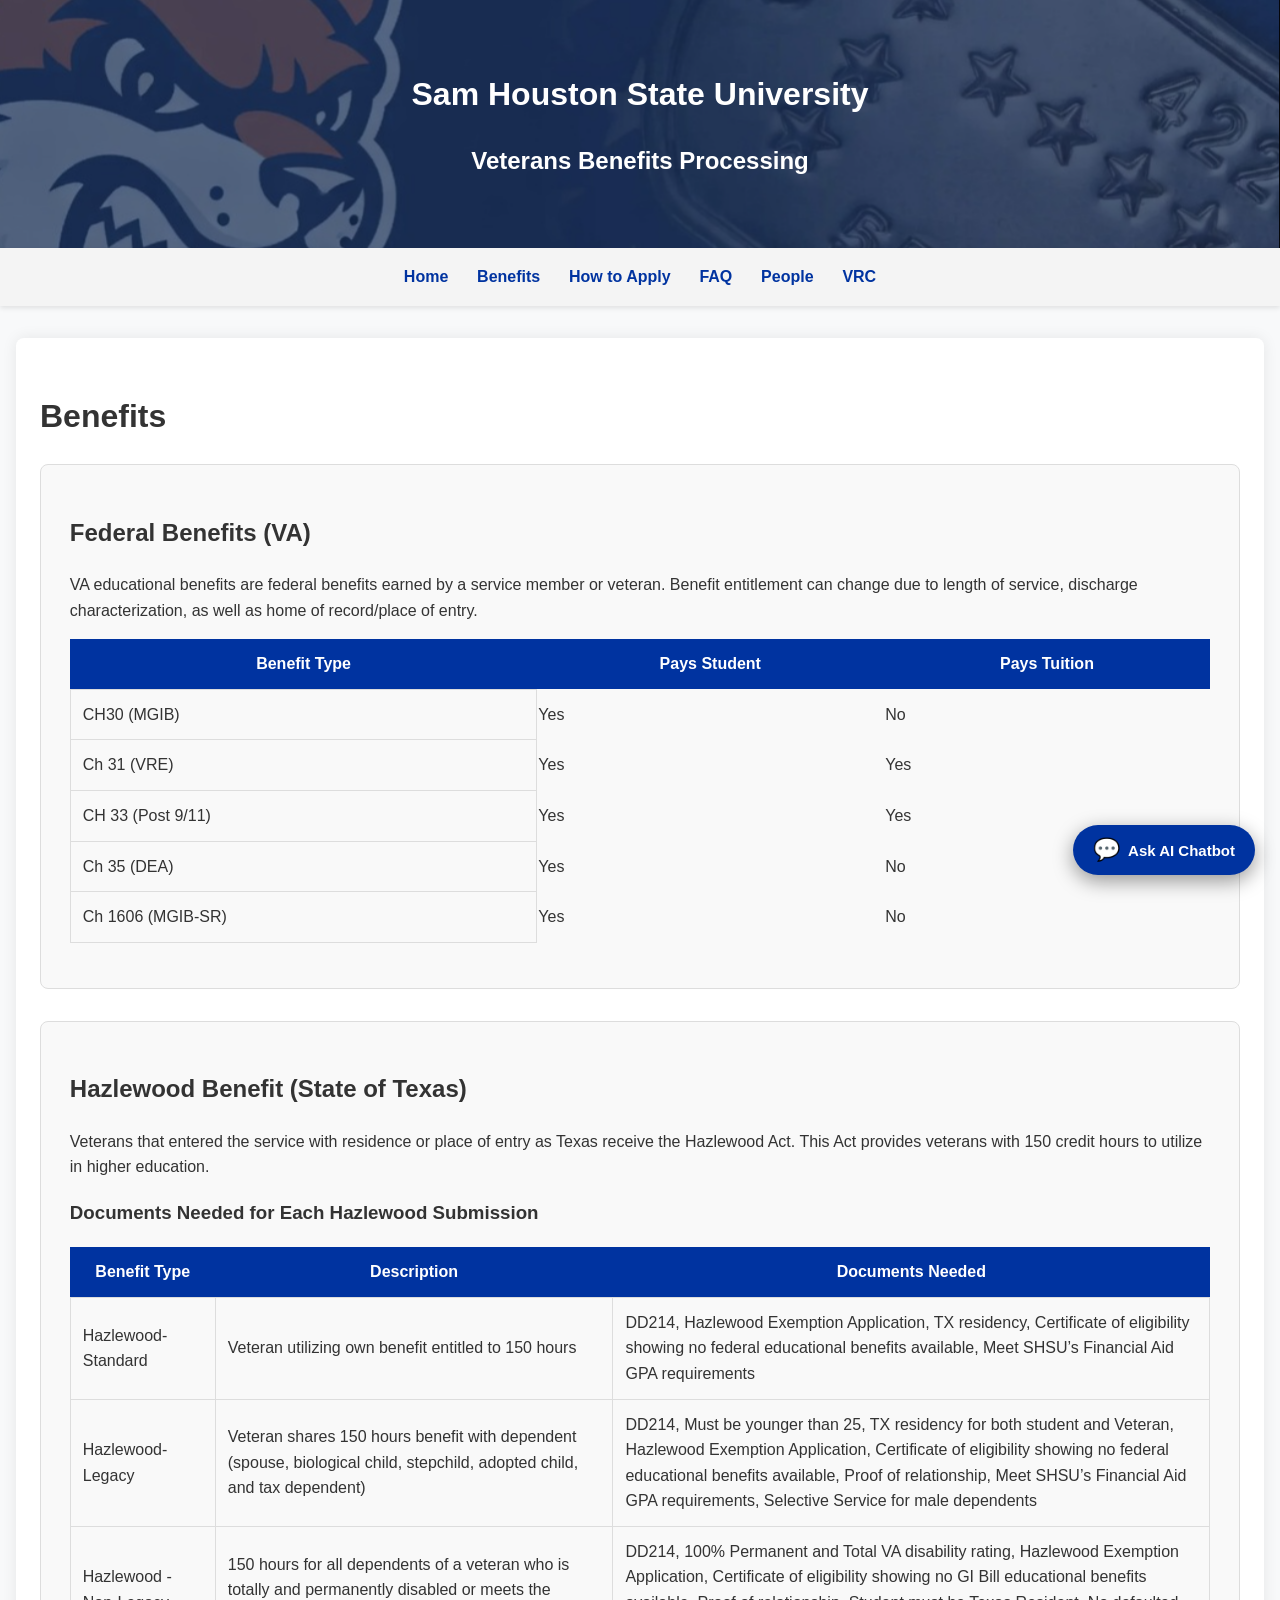
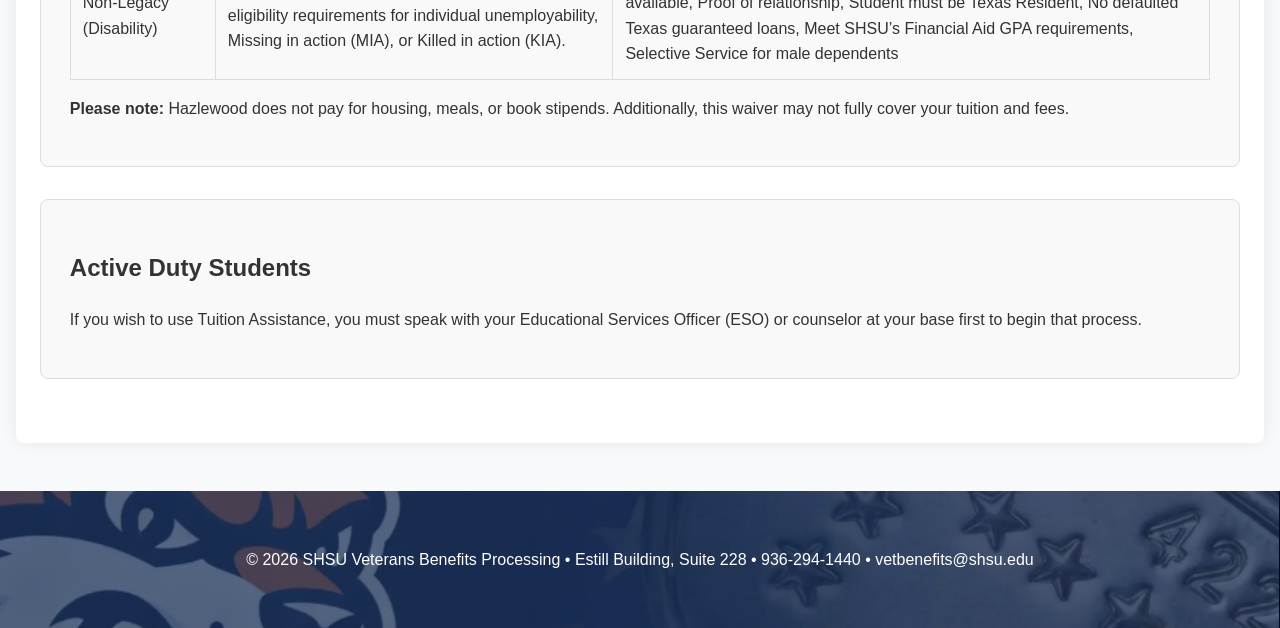
==== commit 16ef754b: "d" ====
--- a/benefits.html
+++ b/benefits.html
@@ -82,12 +82,11 @@
         <p>&copy; 2026 SHSU Veterans Benefits Processing • Estill Building, Suite 228 • 936-294-1440 • vetbenefits@shsu.edu</p>
     </footer>
 
-        <!-- Floating Collapsible AI Chatbot -->
+        <!-- Compact Floating AI Chatbot -->
     <div class="chatbot-widget">
-        <div class="chatbot-button-container">
-            <button class="chatbot-button" onclick="toggleChat()">💬</button>
-            <div class="chatbot-label">Ask AI Chatbot</div>
-        </div>
+        <button class="chatbot-button" onclick="toggleChat()">
+            <span>💬</span> Ask AI Chatbot
+        </button>
         
         <div class="chatbot-window" id="chatWindow">
             <div class="chatbot-header">
@@ -104,11 +103,7 @@
     <script>
         function toggleChat() {
             const chatWindow = document.getElementById('chatWindow');
-            if (chatWindow.style.display === 'block') {
-                chatWindow.style.display = 'none';
-            } else {
-                chatWindow.style.display = 'block';
-            }
+            chatWindow.style.display = (chatWindow.style.display === 'block') ? 'none' : 'block';
         }
     </script>
 </body>
--- a/css/styles.css
+++ b/css/styles.css
@@ -1,4 +1,4 @@
-/* Main Styles */
+/* ==================== MAIN STYLES ==================== */
 body {
     font-family: Arial, sans-serif;
     margin: 0;
@@ -27,7 +27,7 @@
     list-style: none;
     display: flex;
     justify-content: center;
-    gap: 2rem;
+    gap: 1.8rem;
     margin: 0;
     padding: 0;
     flex-wrap: wrap;
@@ -42,7 +42,7 @@
 main {
     max-width: 1200px;
     margin: 2rem auto;
-    padding: 1.5rem;
+    padding: 2rem 1.5rem;
     background: white;
     box-shadow: 0 0 15px rgba(0,0,0,0.08);
     border-radius: 8px;
@@ -67,65 +67,50 @@
     margin-top: 3rem;
 }
 
-/* ====================== */
-/* FLOATING CHATBOT - FIXED POSITION */
-/* ====================== */
+/* ==================== COMPACT FLOATING CHATBOT ==================== */
 .chatbot-widget {
     position: fixed;
-    bottom: 30px;
-    right: 30px;
+    bottom: 25px;
+    right: 25px;
     z-index: 9999;
-    font-family: Arial, sans-serif;
-}
-
-.chatbot-button-container {
-    display: flex;
-    align-items: center;
-    gap: 12px;
 }
 
 .chatbot-button {
-    width: 70px;
-    height: 70px;
     background: #0033A0;
     color: white;
     border: none;
-    border-radius: 50%;
-    font-size: 34px;
+    border-radius: 30px;
+    padding: 12px 20px;
+    font-size: 15px;
+    font-weight: bold;
     cursor: pointer;
-    box-shadow: 0 8px 25px rgba(0, 0, 0, 0.35);
+    box-shadow: 0 6px 20px rgba(0, 0, 0, 0.4);
     display: flex;
     align-items: center;
-    justify-content: center;
+    gap: 8px;
     transition: all 0.3s ease;
+    white-space: nowrap;
 }
 
 .chatbot-button:hover {
     background: #FE5100;
-    transform: scale(1.1);
+    transform: scale(1.05);
 }
 
-.chatbot-label {
-    background: #0033A0;
-    color: white;
-    padding: 12px 20px;
-    border-radius: 30px;
-    font-weight: bold;
-    white-space: nowrap;
-    box-shadow: 0 6px 20px rgba(0, 0, 0, 0.3);
-    font-size: 1.05rem;
+.chatbot-button span {
+    font-size: 22px;
 }
 
 .chatbot-window {
     display: none;
     position: fixed;
-    bottom: 120px;
-    right: 30px;
-    width: 380px;
-    height: 620px;
+    bottom: 80px;
+    right: 25px;
+    width: 370px;
+    height: 600px;
     background: white;
     border-radius: 12px;
-    box-shadow: 0 15px 50px rgba(0, 0, 0, 0.4);
+    box-shadow: 0 15px 50px rgba(0,0,0,0.45);
     border: 3px solid #0033A0;
     overflow: hidden;
     z-index: 10000;
@@ -134,7 +119,7 @@
 .chatbot-header {
     background: #0033A0;
     color: white;
-    padding: 15px 20px;
+    padding: 14px 18px;
     display: flex;
     justify-content: space-between;
     align-items: center;
@@ -144,26 +129,38 @@
     background: none;
     border: none;
     color: white;
-    font-size: 32px;
+    font-size: 30px;
     cursor: pointer;
     line-height: 1;
 }
 
 .chatbot-window iframe {
     width: 100%;
-    height: calc(100% - 55px);
+    height: calc(100% - 52px);
     border: none;
 }
 
-/* Responsive */
+/* ==================== RESPONSIVE ==================== */
 @media (max-width: 768px) {
-    .chatbot-window {
-        width: 92vw;
-        height: 65vh;
-        right: 4vw;
-    }
     nav ul {
         flex-direction: column;
-        gap: 1rem;
+        gap: 0.8rem;
+        text-align: center;
+    }
+    
+    main {
+        margin: 1rem;
+        padding: 1.2rem 1rem;
+    }
+    
+    .chatbot-window {
+        width: 90vw;
+        height: 62vh;
+        right: 5vw;
+    }
+    
+    .chatbot-button {
+        padding: 10px 16px;
+        font-size: 14px;
     }
 }
